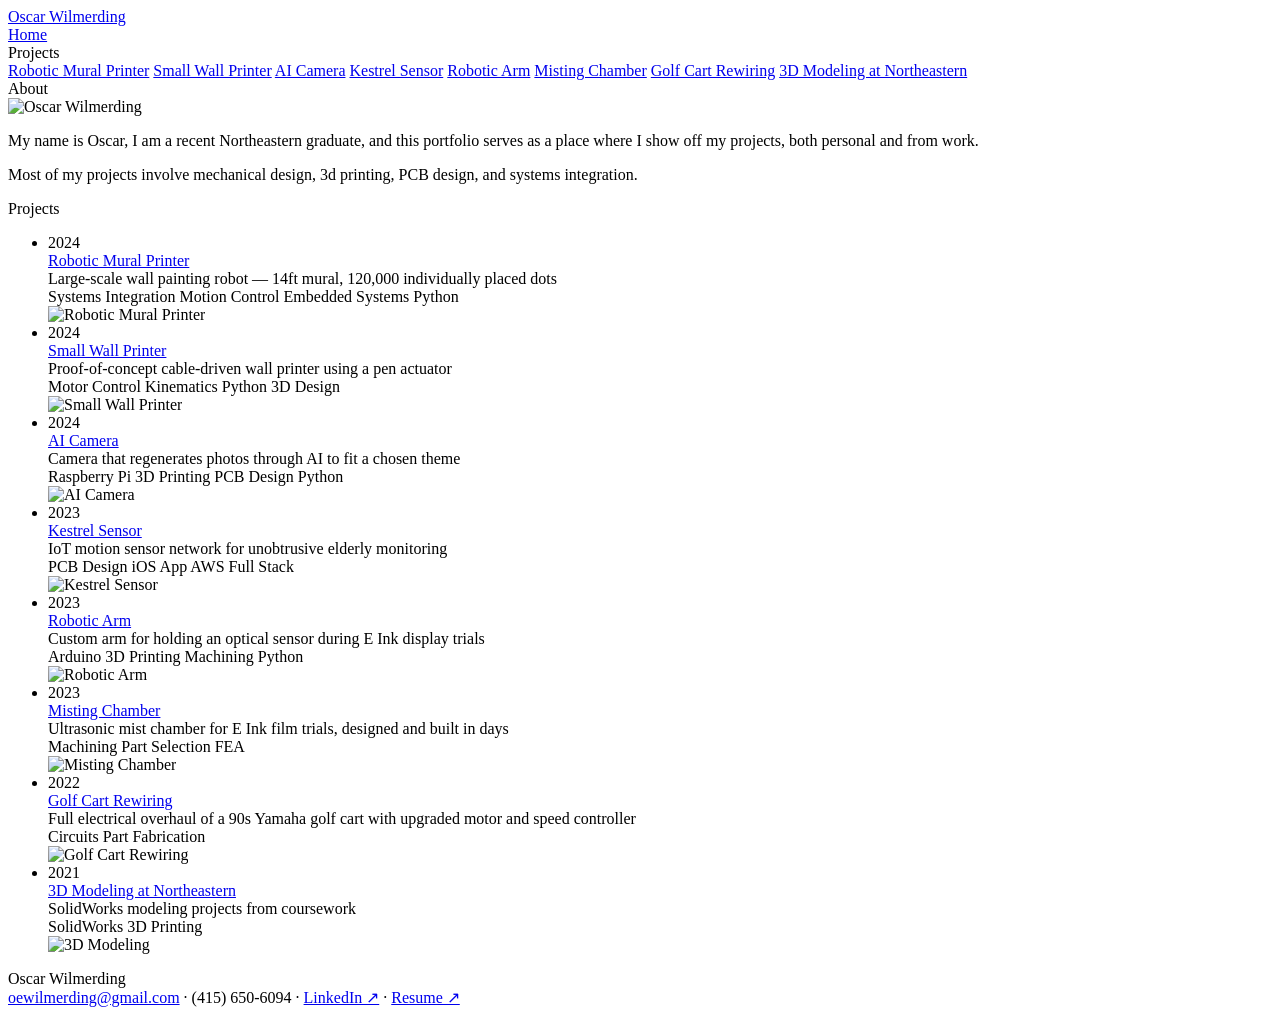
==== index.html @ e19f8406 "Add files via upload" ====
<!DOCTYPE html>
<html lang="en">
<head>
  <meta charset="UTF-8">
  <meta name="viewport" content="width=device-width, initial-scale=1.0">
  <title>Oscar Wilmerding</title>
  <link rel="preconnect" href="https://fonts.googleapis.com">
  <link rel="preconnect" href="https://fonts.gstatic.com" crossorigin>
  <link href="https://fonts.googleapis.com/css2?family=Inter:wght@400;500&display=swap" rel="stylesheet">
  <link rel="stylesheet" href="css/style.css">
</head>
<body>
  <div class="container">

    <nav>
      <a href="/" class="nav-name">Oscar Wilmerding</a>
      <div class="nav-links">
        <a href="/">Home</a>
        <div class="nav-dropdown-wrap">
          <span class="nav-dropdown-trigger">Projects</span>
          <div class="nav-dropdown-menu">
            <a href="projects/robotic-mural-printer/">Robotic Mural Printer</a>
            <a href="projects/small-wall-printer/">Small Wall Printer</a>
            <a href="projects/ai-camera/">AI Camera</a>
            <a href="projects/kestrel-sensor/">Kestrel Sensor</a>
            <a href="projects/robotic-arm/">Robotic Arm</a>
            <a href="projects/misting-chamber/">Misting Chamber</a>
            <a href="projects/golf-cart-rewiring/">Golf Cart Rewiring</a>
            <a href="projects/3d-modeling/">3D Modeling at Northeastern</a>
          </div>
        </div>
      </div>
    </nav>

    <!-- About -->
    <section class="section" id="about">
      <div class="section-label">About</div>
      <div class="about-photo-wrap">
        <img src="assets/images/profile-photo.jpg" alt="Oscar Wilmerding" class="profile-photo">
      </div>
      <p class="about-text">My name is Oscar, I am a recent Northeastern graduate, and this portfolio serves as a place where I show off my projects, both personal and from work.</p>
      <p class="about-text">Most of my projects involve mechanical design, 3d printing, PCB design, and systems integration.</p>
    </section>

    <!-- Projects -->
    <section class="section" id="projects">
      <div class="section-label">Projects</div>
      <ul class="project-list">

        <li class="project-row">
          <span class="project-year">2024</span>
          <div class="project-info">
            <a href="projects/robotic-mural-printer/" class="project-name">Robotic Mural Printer</a>
            <div class="project-desc">Large-scale wall painting robot — 14ft mural, 120,000 individually placed dots</div>
            <div class="project-tags-row">
              <span class="tag">Systems Integration</span>
              <span class="tag">Motion Control</span>
              <span class="tag">Embedded Systems</span>
              <span class="tag">Python</span>
            </div>
          </div>
          <img
            src="projects/robotic-mural-printer/assets/images/primary/mural-title-card.jpg"
            alt="Robotic Mural Printer"
            class="project-thumb"
          >
        </li>

        <li class="project-row">
          <span class="project-year">2024</span>
          <div class="project-info">
            <a href="projects/small-wall-printer/" class="project-name">Small Wall Printer</a>
            <div class="project-desc">Proof-of-concept cable-driven wall printer using a pen actuator</div>
            <div class="project-tags-row">
              <span class="tag">Motor Control</span>
              <span class="tag">Kinematics</span>
              <span class="tag">Python</span>
              <span class="tag">3D Design</span>
            </div>
          </div>
          <img src="projects/small-wall-printer/assets/images/primary/cover.png" alt="Small Wall Printer" class="project-thumb">
        </li>

        <li class="project-row">
          <span class="project-year">2024</span>
          <div class="project-info">
            <a href="projects/ai-camera/" class="project-name">AI Camera</a>
            <div class="project-desc">Camera that regenerates photos through AI to fit a chosen theme</div>
            <div class="project-tags-row">
              <span class="tag">Raspberry Pi</span>
              <span class="tag">3D Printing</span>
              <span class="tag">PCB Design</span>
              <span class="tag">Python</span>
            </div>
          </div>
          <img src="projects/ai-camera/assets/images/primary/cover.png" alt="AI Camera" class="project-thumb">
        </li>

        <li class="project-row">
          <span class="project-year">2023</span>
          <div class="project-info">
            <a href="projects/kestrel-sensor/" class="project-name">Kestrel Sensor</a>
            <div class="project-desc">IoT motion sensor network for unobtrusive elderly monitoring</div>
            <div class="project-tags-row">
              <span class="tag">PCB Design</span>
              <span class="tag">iOS App</span>
              <span class="tag">AWS</span>
              <span class="tag">Full Stack</span>
            </div>
          </div>
          <img src="projects/kestrel-sensor/assets/images/primary/cover.jpg" alt="Kestrel Sensor" class="project-thumb">
        </li>

        <li class="project-row">
          <span class="project-year">2023</span>
          <div class="project-info">
            <a href="projects/robotic-arm/" class="project-name">Robotic Arm</a>
            <div class="project-desc">Custom arm for holding an optical sensor during E Ink display trials</div>
            <div class="project-tags-row">
              <span class="tag">Arduino</span>
              <span class="tag">3D Printing</span>
              <span class="tag">Machining</span>
              <span class="tag">Python</span>
            </div>
          </div>
          <img src="projects/robotic-arm/assets/images/primary/cover.jpg" alt="Robotic Arm" class="project-thumb">
        </li>

        <li class="project-row">
          <span class="project-year">2023</span>
          <div class="project-info">
            <a href="projects/misting-chamber/" class="project-name">Misting Chamber</a>
            <div class="project-desc">Ultrasonic mist chamber for E Ink film trials, designed and built in days</div>
            <div class="project-tags-row">
              <span class="tag">Machining</span>
              <span class="tag">Part Selection</span>
              <span class="tag">FEA</span>
            </div>
          </div>
          <img src="projects/misting-chamber/assets/images/primary/cover.jpg" alt="Misting Chamber" class="project-thumb">
        </li>

        <li class="project-row">
          <span class="project-year">2022</span>
          <div class="project-info">
            <a href="projects/golf-cart-rewiring/" class="project-name">Golf Cart Rewiring</a>
            <div class="project-desc">Full electrical overhaul of a 90s Yamaha golf cart with upgraded motor and speed controller</div>
            <div class="project-tags-row">
              <span class="tag">Circuits</span>
              <span class="tag">Part Fabrication</span>
            </div>
          </div>
          <img src="projects/golf-cart-rewiring/assets/images/primary/cover.png" alt="Golf Cart Rewiring" class="project-thumb">
        </li>

        <li class="project-row">
          <span class="project-year">2021</span>
          <div class="project-info">
            <a href="projects/3d-modeling/" class="project-name">3D Modeling at Northeastern</a>
            <div class="project-desc">SolidWorks modeling projects from coursework</div>
            <div class="project-tags-row">
              <span class="tag">SolidWorks</span>
              <span class="tag">3D Printing</span>
            </div>
          </div>
          <img src="projects/3d-modeling/assets/images/primary/cover.png" alt="3D Modeling" class="project-thumb">
        </li>

      </ul>
    </section>

    <footer>
      <div class="footer-inner">
        <span class="footer-name">Oscar Wilmerding</span>
        <div class="footer-links">
          <a href="mailto:oewilmerding@gmail.com">oewilmerding@gmail.com</a>
          <span class="footer-sep">·</span>
          <span>(415) 650-6094</span>
          <span class="footer-sep">·</span>
          <a href="https://linkedin.com/in/oscar-wilmerding" target="_blank" rel="noopener">LinkedIn ↗</a>
          <span class="footer-sep">·</span>
          <a href="assets/resume/Oscar_Wilmerding_Resume.pdf" target="_blank">Resume ↗</a>
        </div>
      </div>
    </footer>

  </div>
</body>
</html>
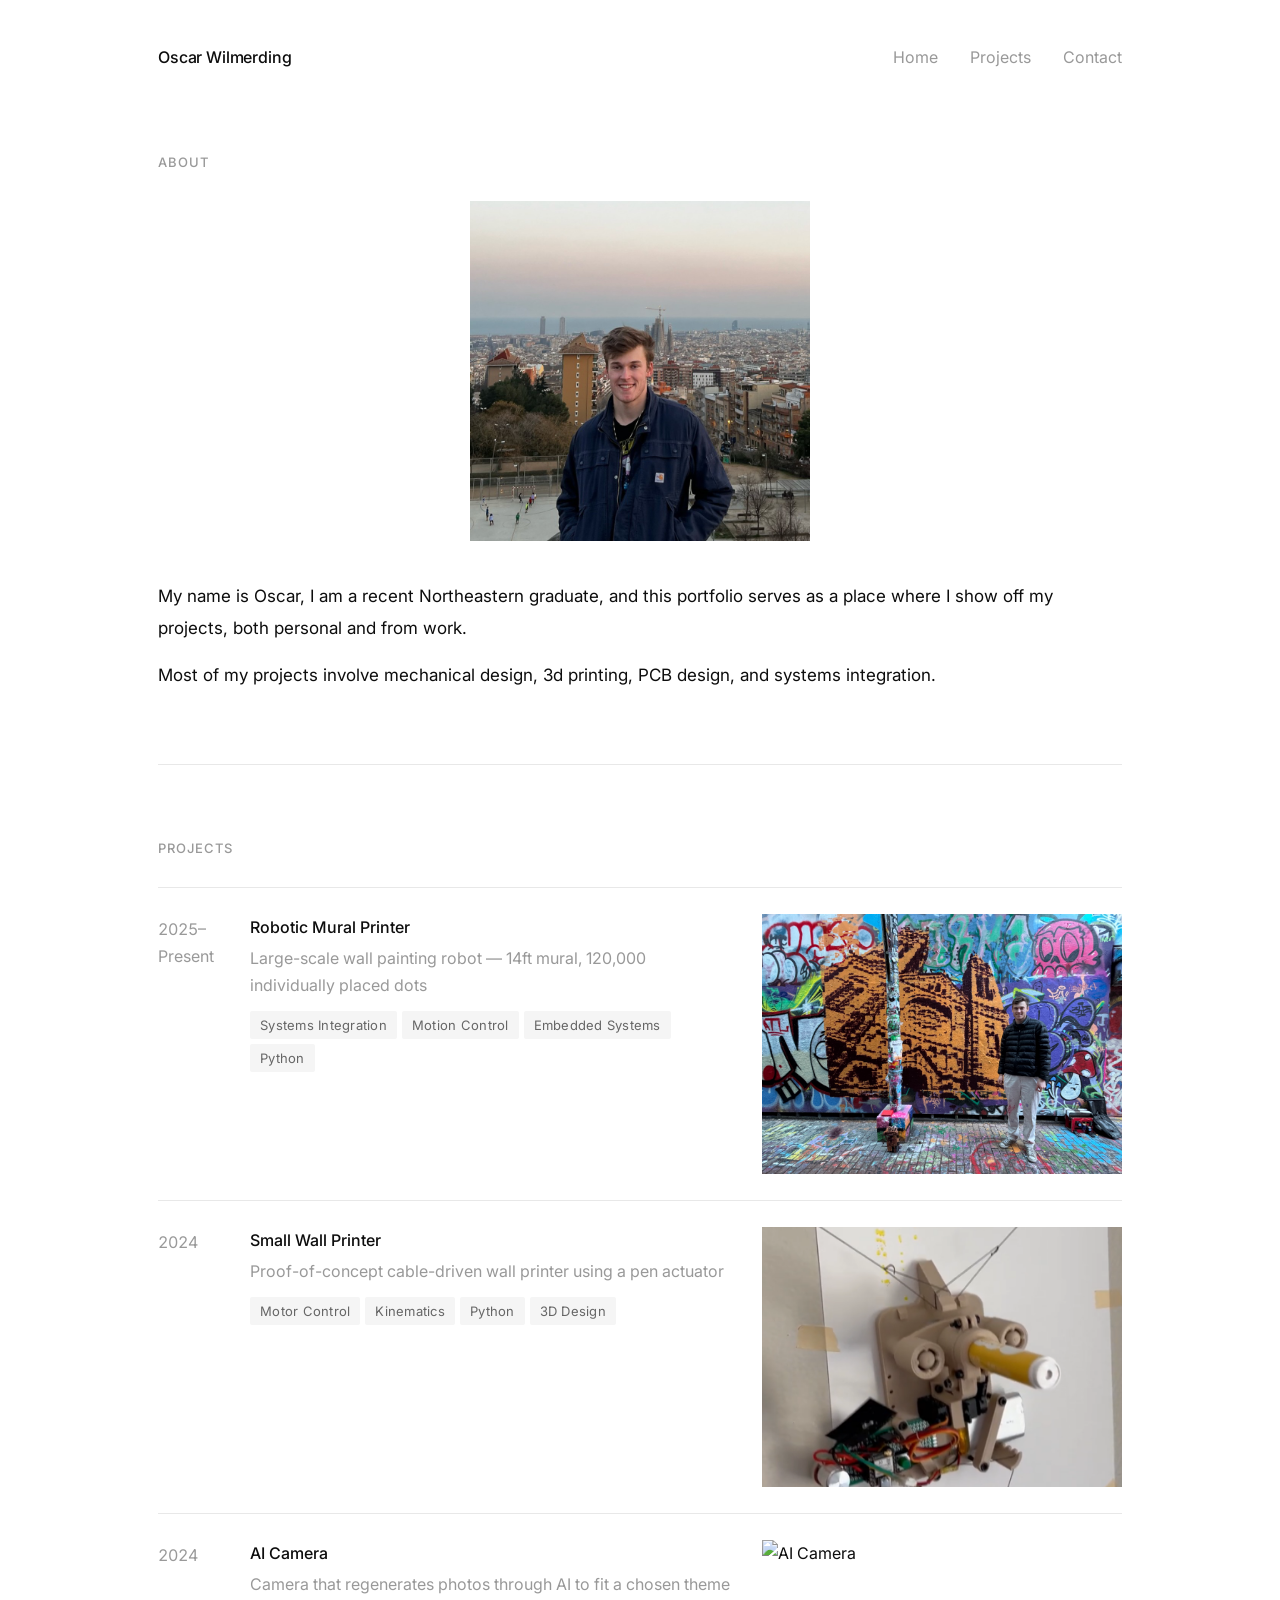
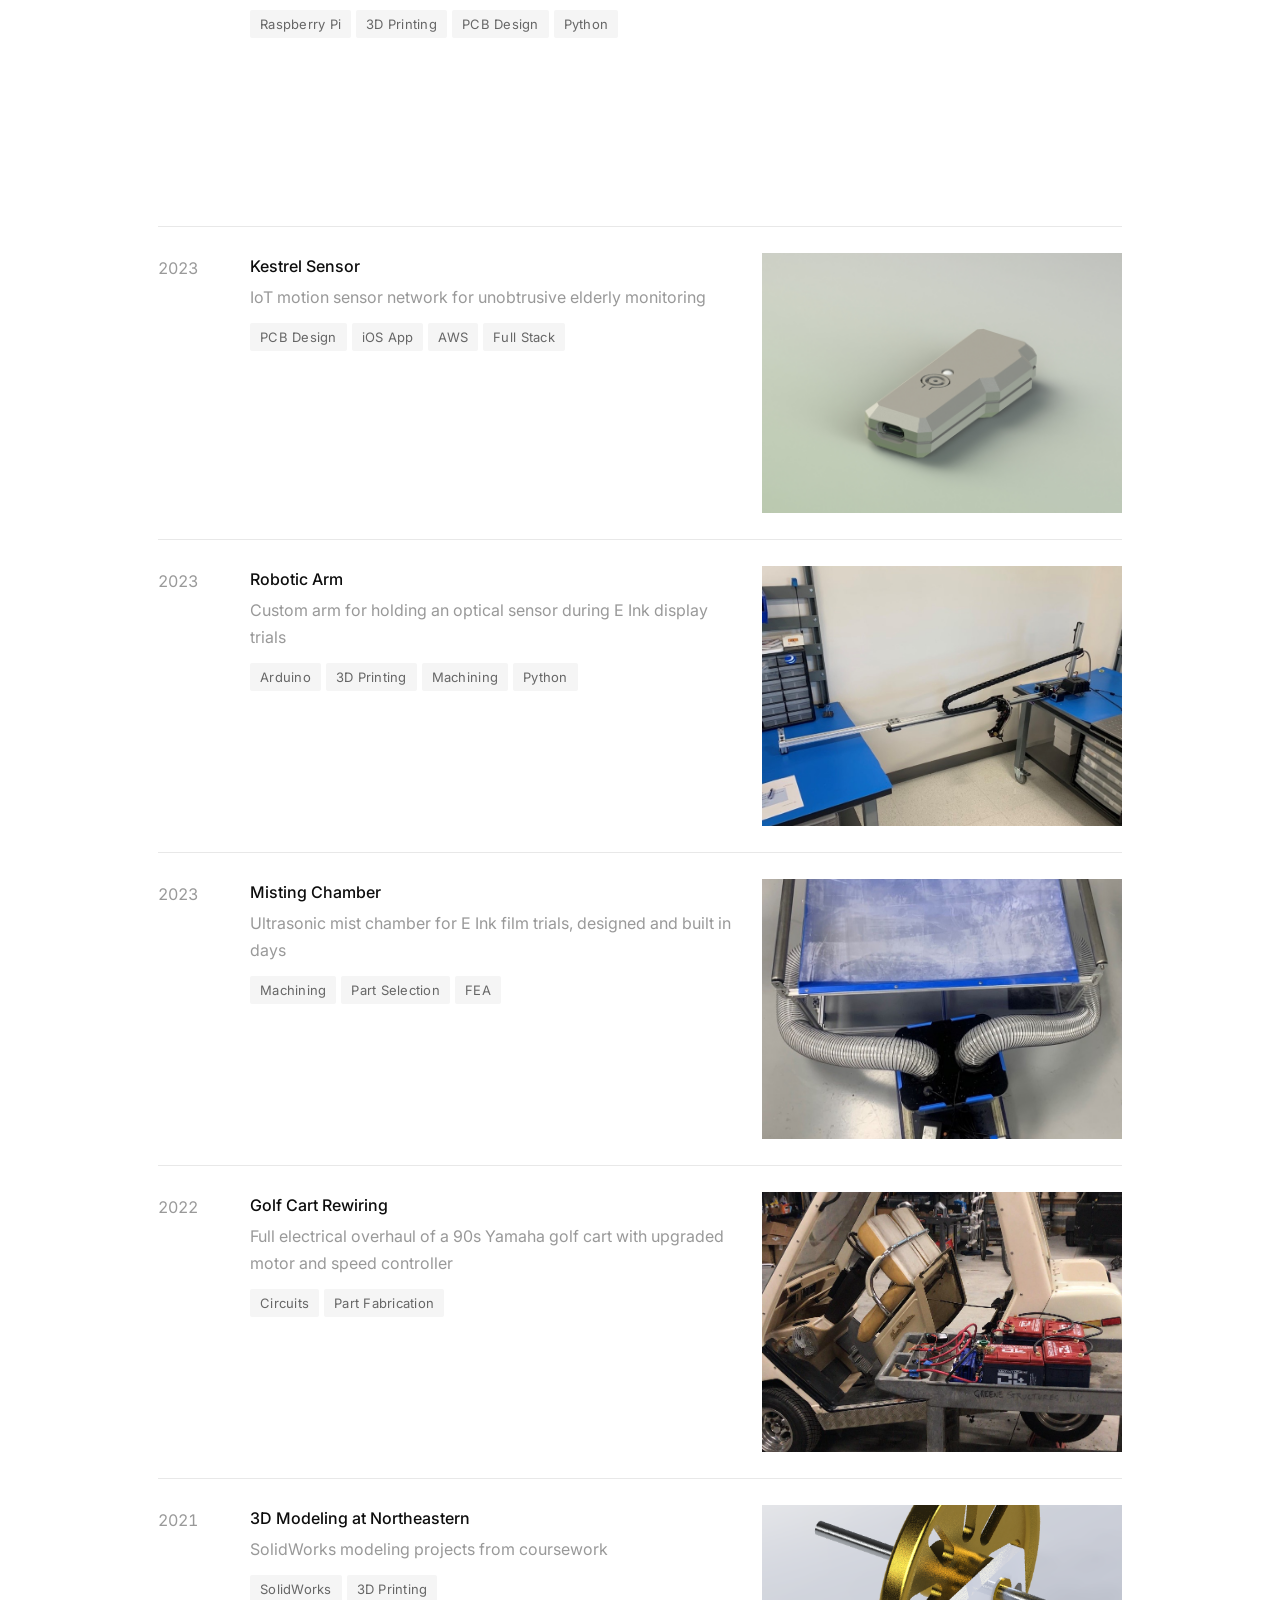
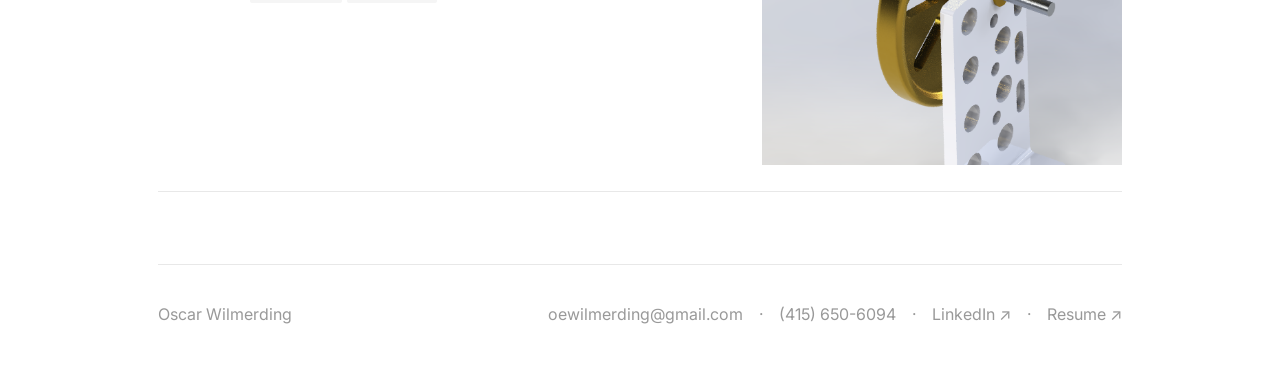
==== commit e36b7dd8: "web update" ====
--- a/index.html
+++ b/index.html
@@ -13,22 +13,24 @@
   <div class="container">
 
     <nav>
-      <a href="/" class="nav-name">Oscar Wilmerding</a>
+      <a href="index.html" class="nav-name">Oscar Wilmerding</a>
       <div class="nav-links">
-        <a href="/">Home</a>
+        <a href="index.html">Home</a>
         <div class="nav-dropdown-wrap">
-          <span class="nav-dropdown-trigger">Projects</span>
+          <a href="projects/index.html" class="nav-dropdown-trigger">Projects</a>
+
           <div class="nav-dropdown-menu">
-            <a href="projects/robotic-mural-printer/">Robotic Mural Printer</a>
-            <a href="projects/small-wall-printer/">Small Wall Printer</a>
-            <a href="projects/ai-camera/">AI Camera</a>
-            <a href="projects/kestrel-sensor/">Kestrel Sensor</a>
-            <a href="projects/robotic-arm/">Robotic Arm</a>
-            <a href="projects/misting-chamber/">Misting Chamber</a>
-            <a href="projects/golf-cart-rewiring/">Golf Cart Rewiring</a>
-            <a href="projects/3d-modeling/">3D Modeling at Northeastern</a>
+            <a href="projects/robotic-mural-printer/index.html">Robotic Mural Printer</a>
+            <a href="projects/small-wall-printer/index.html">Small Wall Printer</a>
+            <a href="projects/ai-camera/index.html">AI Camera</a>
+            <a href="projects/kestrel-sensor/index.html">Kestrel Sensor</a>
+            <a href="projects/robotic-arm/index.html">Robotic Arm</a>
+            <a href="projects/misting-chamber/index.html">Misting Chamber</a>
+            <a href="projects/golf-cart-rewiring/index.html">Golf Cart Rewiring</a>
+            <a href="projects/3d-modeling/index.html">3D Modeling at Northeastern</a>
           </div>
         </div>
+        <a href="projects/contact/index.html">Contact</a>
       </div>
     </nav>
 
@@ -47,10 +49,10 @@
       <div class="section-label">Projects</div>
       <ul class="project-list">
 
-        <li class="project-row">
-          <span class="project-year">2024</span>
+        <a class="project-row" href="projects/robotic-mural-printer/index.html">
+          <span class="project-year">2025–Present</span>
           <div class="project-info">
-            <a href="projects/robotic-mural-printer/" class="project-name">Robotic Mural Printer</a>
+            <span class="project-name">Robotic Mural Printer</span>
             <div class="project-desc">Large-scale wall painting robot — 14ft mural, 120,000 individually placed dots</div>
             <div class="project-tags-row">
               <span class="tag">Systems Integration</span>
@@ -64,12 +66,12 @@
             alt="Robotic Mural Printer"
             class="project-thumb"
           >
-        </li>
+        </a>
 
-        <li class="project-row">
+        <a class="project-row" href="projects/small-wall-printer/index.html">
           <span class="project-year">2024</span>
           <div class="project-info">
-            <a href="projects/small-wall-printer/" class="project-name">Small Wall Printer</a>
+            <span class="project-name">Small Wall Printer</span>
             <div class="project-desc">Proof-of-concept cable-driven wall printer using a pen actuator</div>
             <div class="project-tags-row">
               <span class="tag">Motor Control</span>
@@ -79,12 +81,12 @@
             </div>
           </div>
           <img src="projects/small-wall-printer/assets/images/primary/cover.png" alt="Small Wall Printer" class="project-thumb">
-        </li>
+        </a>
 
-        <li class="project-row">
+        <a class="project-row" href="projects/ai-camera/index.html">
           <span class="project-year">2024</span>
           <div class="project-info">
-            <a href="projects/ai-camera/" class="project-name">AI Camera</a>
+            <span class="project-name">AI Camera</span>
             <div class="project-desc">Camera that regenerates photos through AI to fit a chosen theme</div>
             <div class="project-tags-row">
               <span class="tag">Raspberry Pi</span>
@@ -94,12 +96,12 @@
             </div>
           </div>
           <img src="projects/ai-camera/assets/images/primary/cover.png" alt="AI Camera" class="project-thumb">
-        </li>
+        </a>
 
-        <li class="project-row">
+        <a class="project-row" href="projects/kestrel-sensor/index.html">
           <span class="project-year">2023</span>
           <div class="project-info">
-            <a href="projects/kestrel-sensor/" class="project-name">Kestrel Sensor</a>
+            <span class="project-name">Kestrel Sensor</span>
             <div class="project-desc">IoT motion sensor network for unobtrusive elderly monitoring</div>
             <div class="project-tags-row">
               <span class="tag">PCB Design</span>
@@ -109,12 +111,12 @@
             </div>
           </div>
           <img src="projects/kestrel-sensor/assets/images/primary/cover.jpg" alt="Kestrel Sensor" class="project-thumb">
-        </li>
+        </a>
 
-        <li class="project-row">
+        <a class="project-row" href="projects/robotic-arm/index.html">
           <span class="project-year">2023</span>
           <div class="project-info">
-            <a href="projects/robotic-arm/" class="project-name">Robotic Arm</a>
+            <span class="project-name">Robotic Arm</span>
             <div class="project-desc">Custom arm for holding an optical sensor during E Ink display trials</div>
             <div class="project-tags-row">
               <span class="tag">Arduino</span>
@@ -124,12 +126,12 @@
             </div>
           </div>
           <img src="projects/robotic-arm/assets/images/primary/cover.jpg" alt="Robotic Arm" class="project-thumb">
-        </li>
+        </a>
 
-        <li class="project-row">
+        <a class="project-row" href="projects/misting-chamber/index.html">
           <span class="project-year">2023</span>
           <div class="project-info">
-            <a href="projects/misting-chamber/" class="project-name">Misting Chamber</a>
+            <span class="project-name">Misting Chamber</span>
             <div class="project-desc">Ultrasonic mist chamber for E Ink film trials, designed and built in days</div>
             <div class="project-tags-row">
               <span class="tag">Machining</span>
@@ -138,12 +140,12 @@
             </div>
           </div>
           <img src="projects/misting-chamber/assets/images/primary/cover.jpg" alt="Misting Chamber" class="project-thumb">
-        </li>
+        </a>
 
-        <li class="project-row">
+        <a class="project-row" href="projects/golf-cart-rewiring/index.html">
           <span class="project-year">2022</span>
           <div class="project-info">
-            <a href="projects/golf-cart-rewiring/" class="project-name">Golf Cart Rewiring</a>
+            <span class="project-name">Golf Cart Rewiring</span>
             <div class="project-desc">Full electrical overhaul of a 90s Yamaha golf cart with upgraded motor and speed controller</div>
             <div class="project-tags-row">
               <span class="tag">Circuits</span>
@@ -151,12 +153,12 @@
             </div>
           </div>
           <img src="projects/golf-cart-rewiring/assets/images/primary/cover.png" alt="Golf Cart Rewiring" class="project-thumb">
-        </li>
+        </a>
 
-        <li class="project-row">
+        <a class="project-row" href="projects/3d-modeling/index.html">
           <span class="project-year">2021</span>
           <div class="project-info">
-            <a href="projects/3d-modeling/" class="project-name">3D Modeling at Northeastern</a>
+            <span class="project-name">3D Modeling at Northeastern</span>
             <div class="project-desc">SolidWorks modeling projects from coursework</div>
             <div class="project-tags-row">
               <span class="tag">SolidWorks</span>
@@ -164,7 +166,7 @@
             </div>
           </div>
           <img src="projects/3d-modeling/assets/images/primary/cover.png" alt="3D Modeling" class="project-thumb">
-        </li>
+        </a>
 
       </ul>
     </section>
@@ -185,5 +187,6 @@
     </footer>
 
   </div>
+
 </body>
 </html>
--- a/css/style.css
+++ b/css/style.css
@@ -0,0 +1,622 @@
+*, *::before, *::after {
+  box-sizing: border-box;
+  margin: 0;
+  padding: 0;
+}
+
+:root {
+  --text: #0d0d0d;
+  --muted: #999;
+  --muted-dark: #666;
+  --bg: #fff;
+  --border: #e8e8e8;
+  --tag-bg: #f5f5f5;
+  --font: "Inter", system-ui, -apple-system, "Helvetica Neue", Arial, sans-serif;
+}
+
+html {
+  scroll-behavior: smooth;
+}
+
+body {
+  font-family: var(--font);
+  background: var(--bg);
+  color: var(--text);
+  font-size: 16px;
+  line-height: 1.7;
+  -webkit-font-smoothing: antialiased;
+}
+
+a {
+  color: inherit;
+  text-decoration: none;
+}
+
+img {
+  display: block;
+  max-width: 100%;
+  height: auto;       /* never stretch images */
+}
+
+video {
+  display: block;
+  max-width: 100%;
+  max-height: 85vh;   /* portrait videos won't overflow the viewport */
+  width: auto;        /* shrink width proportionally when height is the constraint */
+  margin: 0 auto;     /* keep centered when width is less than container */
+}
+
+/* ─── Layout ───────────────────────────────────────────────── */
+
+.container {
+  max-width: 1060px;
+  margin: 0 auto;
+  padding: 0 48px;
+}
+
+/* ─── Navigation ────────────────────────────────────────────── */
+
+nav {
+  display: flex;
+  justify-content: space-between;
+  align-items: baseline;
+  padding: 44px 0 0;
+  position: relative;
+}
+
+.nav-name {
+  font-size: 16px;
+  font-weight: 500;
+  letter-spacing: -0.01em;
+  transition: opacity 0.15s;
+}
+
+.nav-name:hover {
+  opacity: 0.5;
+}
+
+.nav-links {
+  display: flex;
+  align-items: baseline;
+  gap: 32px;
+}
+
+.nav-links a {
+  font-size: 16px;
+  color: var(--muted);
+  transition: color 0.15s;
+}
+
+.nav-links a:hover {
+  color: var(--text);
+}
+
+/* Dropdown */
+.nav-dropdown-wrap {
+  position: relative;
+}
+
+.nav-dropdown-trigger {
+  font-size: 16px;
+  color: var(--muted);
+  cursor: pointer;
+  transition: color 0.15s;
+  user-select: none;
+}
+
+.nav-dropdown-wrap:hover .nav-dropdown-trigger {
+  color: var(--text);
+}
+
+.nav-dropdown-menu {
+  position: absolute;
+  top: 100%;
+  right: 0;
+  background: #fff;
+  border: 1px solid var(--border);
+  min-width: 220px;
+  display: none;
+  z-index: 200;
+}
+
+.nav-dropdown-wrap:hover .nav-dropdown-menu {
+  display: block;
+}
+
+.nav-dropdown-menu.open {
+  display: block;
+}
+
+.nav-dropdown-menu a {
+  display: block;
+  padding: 12px 18px;
+  font-size: 16px;
+  color: var(--text);
+  border-bottom: 1px solid var(--border);
+  transition: background 0.1s;
+}
+
+.nav-dropdown-menu a:last-child {
+  border-bottom: none;
+}
+
+.nav-dropdown-menu a:hover {
+  background: #fafafa;
+}
+
+.nav-dropdown-inactive {
+  display: block;
+  padding: 12px 18px;
+  font-size: 16px;
+  color: #ccc;
+  border-bottom: 1px solid var(--border);
+  cursor: default;
+}
+
+.nav-dropdown-inactive:last-child {
+  border-bottom: none;
+}
+
+/* ─── Sections ──────────────────────────────────────────────── */
+
+.section {
+  padding: 72px 0;
+  border-top: 1px solid var(--border);
+}
+
+.section:first-of-type {
+  border-top: none;
+  padding-top: 80px;
+}
+
+.section-label {
+  font-size: 13px;
+  font-weight: 500;
+  letter-spacing: 0.08em;
+  text-transform: uppercase;
+  color: var(--muted);
+  margin-bottom: 28px;
+}
+
+/* ─── About ─────────────────────────────────────────────────── */
+
+.about-photo-wrap {
+  display: flex;
+  justify-content: center;
+  margin-bottom: 40px;
+}
+
+.profile-photo {
+  width: 340px;
+  height: auto;
+  display: block;
+}
+
+.about-text {
+  font-size: 17px;
+  line-height: 1.85;
+  color: var(--text);
+}
+
+.about-text + .about-text {
+  margin-top: 16px;
+}
+
+/* ─── Project List ──────────────────────────────────────────── */
+
+.project-list {
+  list-style: none;
+}
+
+.project-row {
+  display: grid;
+  grid-template-columns: 64px 1fr 360px;
+  column-gap: 28px;
+  padding: 26px 0;
+  border-bottom: 1px solid var(--border);
+  align-items: start;
+  transition: background 0.12s;
+  color: inherit;
+  text-decoration: none;
+  cursor: pointer;
+}
+
+.project-row:first-child {
+  border-top: 1px solid var(--border);
+}
+
+.project-row:hover {
+  background: #fafafa;
+  margin: 0 -16px;
+  padding-left: 16px;
+  padding-right: 16px;
+}
+
+.project-year {
+  font-size: 16px;
+  color: var(--muted);
+  padding-top: 2px;
+  font-variant-numeric: tabular-nums;
+}
+
+.project-info {
+  min-width: 0;
+}
+
+.project-name {
+  font-size: 16px;
+  font-weight: 500;
+  display: block;
+}
+
+.project-row:hover .project-name:not(.inactive) {
+  text-decoration: underline;
+  text-underline-offset: 3px;
+}
+
+.project-name.inactive {
+  color: #bbb;
+  cursor: default;
+}
+
+.project-desc {
+  font-size: 16px;
+  color: var(--muted);
+  margin-top: 4px;
+}
+
+.project-tags-row {
+  display: flex;
+  flex-wrap: wrap;
+  gap: 5px;
+  margin-top: 12px;
+}
+
+.tag {
+  font-size: 13px;
+  letter-spacing: 0.02em;
+  color: var(--muted-dark);
+  background: var(--tag-bg);
+  padding: 3px 10px;
+  border-radius: 2px;
+}
+
+.project-thumb {
+  width: 360px;
+  height: 260px;
+  object-fit: cover;
+  object-position: center;
+}
+
+.project-thumb-placeholder {
+  width: 360px;
+  height: 260px;
+  background: #f0f0f0;
+}
+
+/* ─── Contact ───────────────────────────────────────────────── */
+
+.contact-grid {
+  display: grid;
+  grid-template-columns: 1fr 1fr;
+  row-gap: 28px;
+  column-gap: 48px;
+}
+
+.contact-item-label {
+  font-size: 13px;
+  letter-spacing: 0.08em;
+  text-transform: uppercase;
+  color: var(--muted);
+  margin-bottom: 4px;
+  font-weight: 500;
+}
+
+.contact-item-value {
+  font-size: 16px;
+}
+
+.contact-item-value a:hover {
+  text-decoration: underline;
+  text-underline-offset: 2px;
+}
+
+/* ─── Footer ────────────────────────────────────────────────── */
+
+footer {
+  padding: 36px 0 52px;
+  border-top: 1px solid var(--border);
+}
+
+.footer-inner {
+  display: flex;
+  justify-content: space-between;
+  align-items: baseline;
+  flex-wrap: wrap;
+  gap: 12px;
+}
+
+.footer-name {
+  font-size: 16px;
+  color: var(--muted);
+}
+
+.footer-links {
+  display: flex;
+  align-items: center;
+  gap: 16px;
+  flex-wrap: wrap;
+}
+
+.footer-links a,
+.footer-links span {
+  font-size: 16px;
+  color: var(--muted);
+}
+
+.footer-links a:hover {
+  color: var(--text);
+  text-decoration: underline;
+  text-underline-offset: 2px;
+}
+
+.footer-sep {
+  color: var(--border);
+}
+
+/* ─── Project Page ──────────────────────────────────────────── */
+
+.back-link {
+  display: inline-flex;
+  align-items: center;
+  gap: 5px;
+  font-size: 16px;
+  color: var(--muted);
+  margin-top: 36px;
+  transition: color 0.15s;
+}
+
+.back-link:hover {
+  color: var(--text);
+}
+
+.back-link::before {
+  content: "←";
+}
+
+.project-header {
+  padding: 40px 0 0;
+}
+
+.project-title {
+  font-size: 40px;
+  font-weight: 700;
+  letter-spacing: -0.035em;
+  line-height: 1.1;
+  margin-bottom: 12px;
+}
+
+.project-subtitle {
+  font-size: 20px;
+  line-height: 1.6;
+  color: var(--text);
+  margin-top: 10px;
+}
+
+.project-meta {
+  font-size: 16px;
+  color: var(--muted);
+  display: flex;
+  align-items: center;
+  gap: 10px;
+}
+
+.project-meta-dot {
+  display: inline-block;
+  width: 3px;
+  height: 3px;
+  background: var(--muted);
+  border-radius: 50%;
+}
+
+.project-skills {
+  display: flex;
+  flex-wrap: wrap;
+  gap: 6px;
+  margin: 20px 0 0;
+}
+
+/* ─── Project Body ──────────────────────────────────────────── */
+
+.body-block {
+  padding: 52px 0 0;
+}
+
+.body-label {
+  font-size: 16px;
+  font-weight: 500;
+  letter-spacing: 0.08em;
+  text-transform: uppercase;
+  color: var(--muted);
+  margin-bottom: 20px;
+}
+
+.body-text {
+  font-size: 16px;
+  line-height: 1.9;
+  color: var(--text);
+}
+
+.body-text + .body-text {
+  margin-top: 18px;
+}
+
+.body-list {
+  list-style: none;
+  margin-top: 14px;
+}
+
+.body-list li {
+  font-size: 16px;
+  line-height: 1.9;
+  padding-left: 18px;
+  position: relative;
+}
+
+.body-list li::before {
+  content: "–";
+  position: absolute;
+  left: 0;
+  color: var(--muted);
+}
+
+.body-list li + li {
+  margin-top: 6px;
+}
+
+/* ─── Media ─────────────────────────────────────────────────── */
+
+.media-full {
+  margin: 52px 0 0;
+}
+
+.media-full img,
+.media-full video {
+  width: 100%;
+  height: auto;   /* never stretch */
+}
+
+/* Full viewport width bleed — hero images only, no crop */
+.media-bleed {
+  width: 100vw;
+  margin-left: calc(-50vw + 50%);
+  margin-top: 44px;
+  margin-bottom: 0;
+}
+
+.media-bleed img {
+  width: 100%;
+  height: auto;   /* natural ratio — never crop the hero */
+}
+
+/* Stacked media — used when assets have mismatched aspect ratios */
+.media-stack {
+  display: flex;
+  flex-direction: column;
+  gap: 10px;
+  margin: 52px 0 0;
+}
+
+.media-stack img,
+.media-stack video {
+  width: 100%;
+  height: auto;
+}
+
+/* 2-col grid — only use for assets with similar aspect ratios */
+.media-grid {
+  display: grid;
+  grid-template-columns: 1fr 1fr;
+  gap: 10px;
+  margin: 52px 0 0;
+  align-items: start;   /* don't stretch cells to equal height */
+}
+
+.media-grid img,
+.media-grid video {
+  width: 100%;
+  height: auto;   /* natural ratio, no stretching */
+}
+
+.media-item {
+  display: flex;
+  flex-direction: column;
+}
+
+.caption {
+  font-size: 14px;
+  color: var(--muted);
+  margin-top: 8px;
+  line-height: 1.5;
+}
+
+/* ─── Secondary Gallery ─────────────────────────────────────── */
+
+.gallery-section {
+  padding: 52px 0 0;
+}
+
+.gallery-grid {
+  display: grid;
+  grid-template-columns: repeat(3, 1fr);
+  gap: 6px;
+  margin-top: 20px;
+}
+
+.gallery-grid img {
+  width: 100%;
+  height: 200px;
+  object-fit: cover;
+  object-position: center;
+  display: block;
+  transition: opacity 0.15s;
+}
+
+.gallery-grid img:hover {
+  opacity: 0.85;
+}
+
+/* ─── Responsive ────────────────────────────────────────────── */
+
+@media (max-width: 720px) {
+  .container {
+    padding: 0 24px;
+  }
+
+  nav {
+    padding-top: 28px;
+  }
+
+  .profile-photo {
+    width: 100%;
+    max-width: 320px;
+  }
+
+  .project-row {
+    grid-template-columns: 52px 1fr;
+  }
+
+  .project-thumb,
+  .project-thumb-placeholder {
+    display: none;
+  }
+
+  .project-row:hover {
+    margin: 0 -10px;
+    padding-left: 10px;
+    padding-right: 10px;
+  }
+
+  .contact-grid {
+    grid-template-columns: 1fr;
+    row-gap: 24px;
+  }
+
+  .media-grid {
+    grid-template-columns: 1fr;
+  }
+
+  .media-bleed {
+    width: 100%;
+    margin-left: 0;
+  }
+
+  .project-title {
+    font-size: 26px;
+  }
+
+  .footer-inner {
+    flex-direction: column;
+    gap: 16px;
+  }
+}
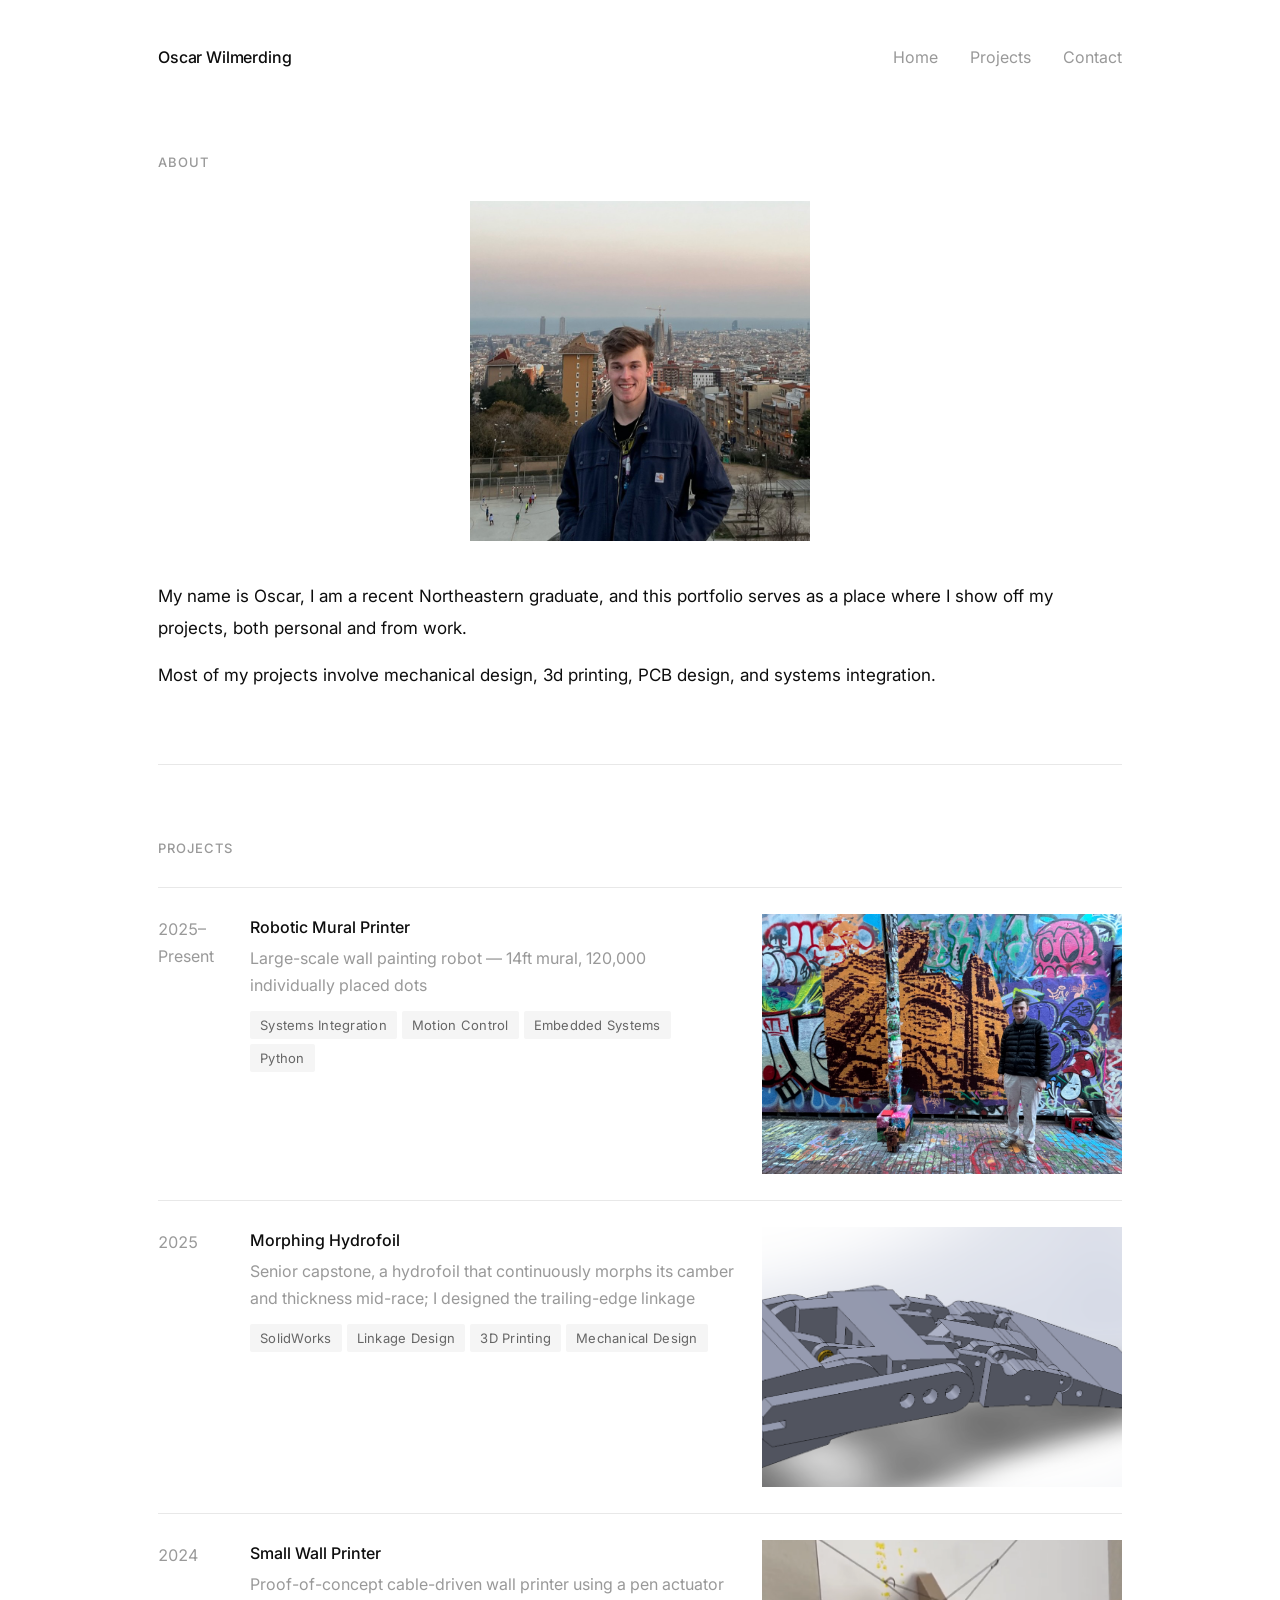
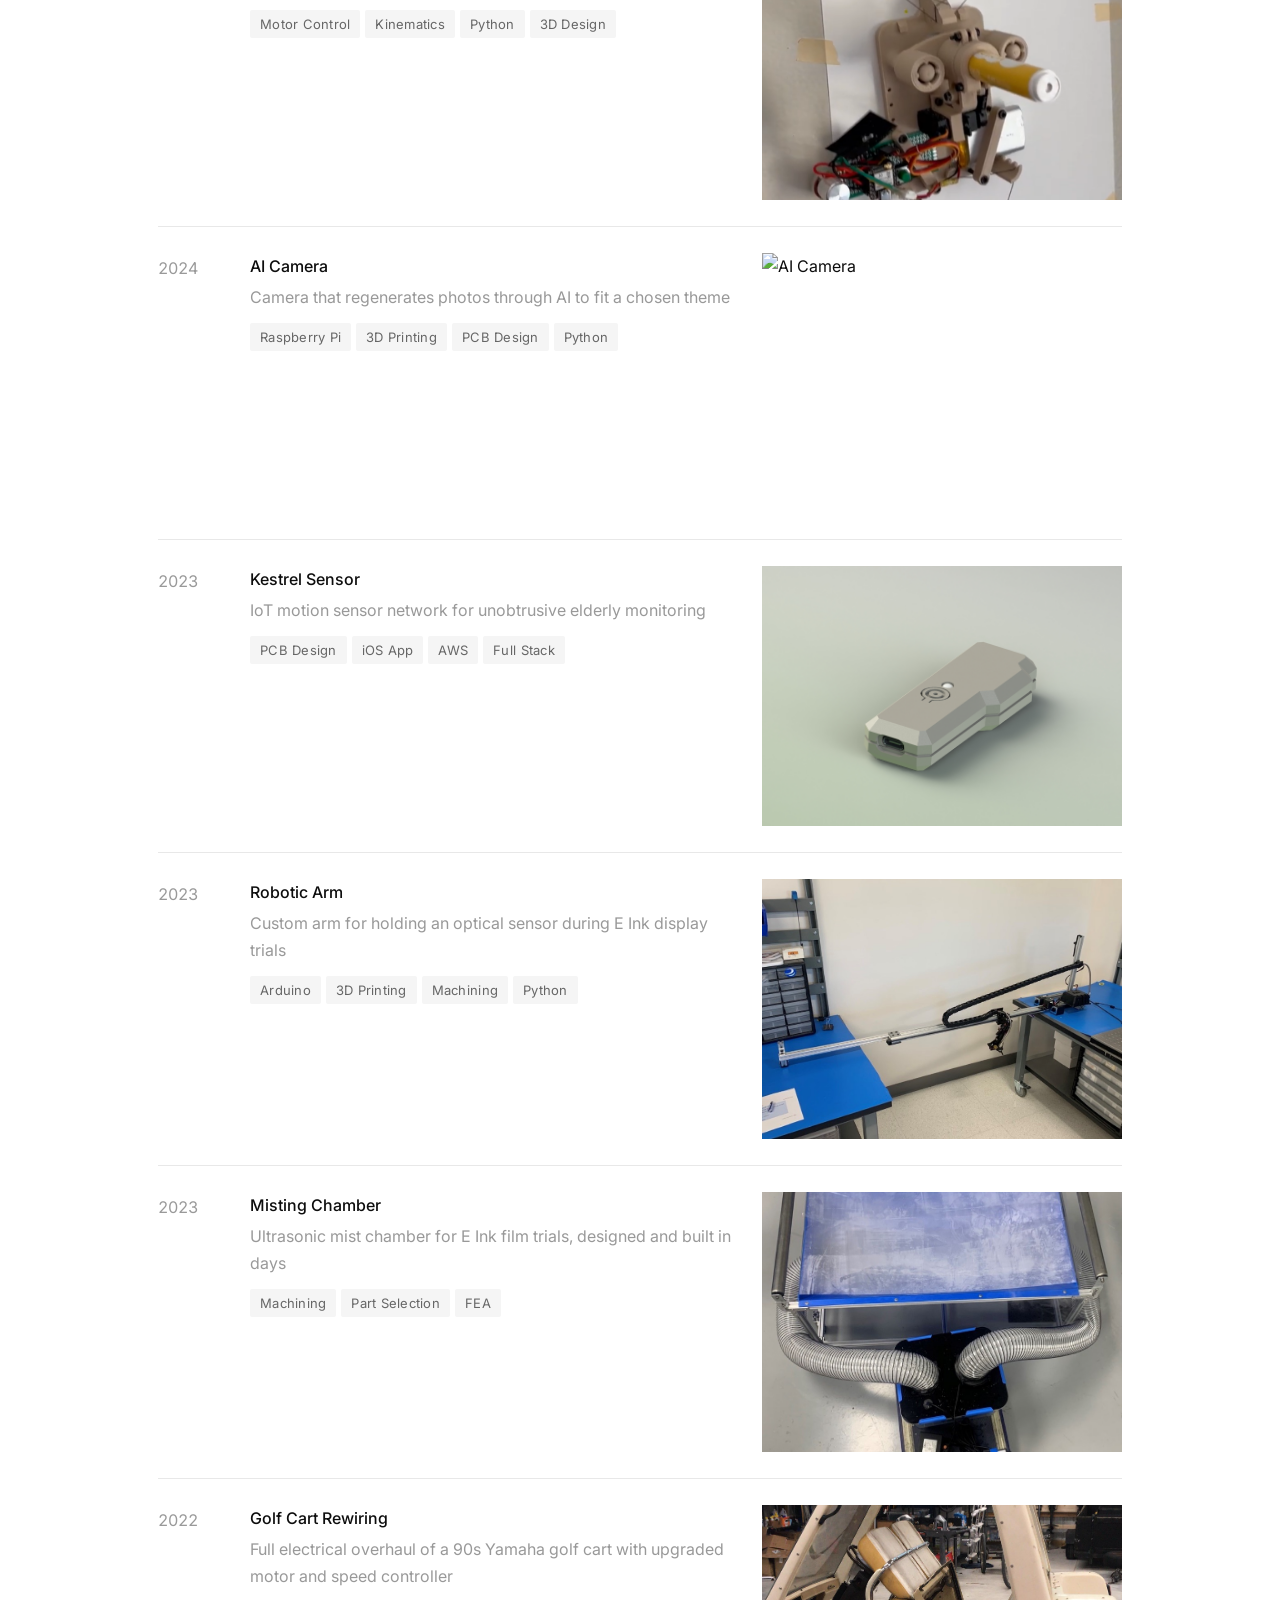
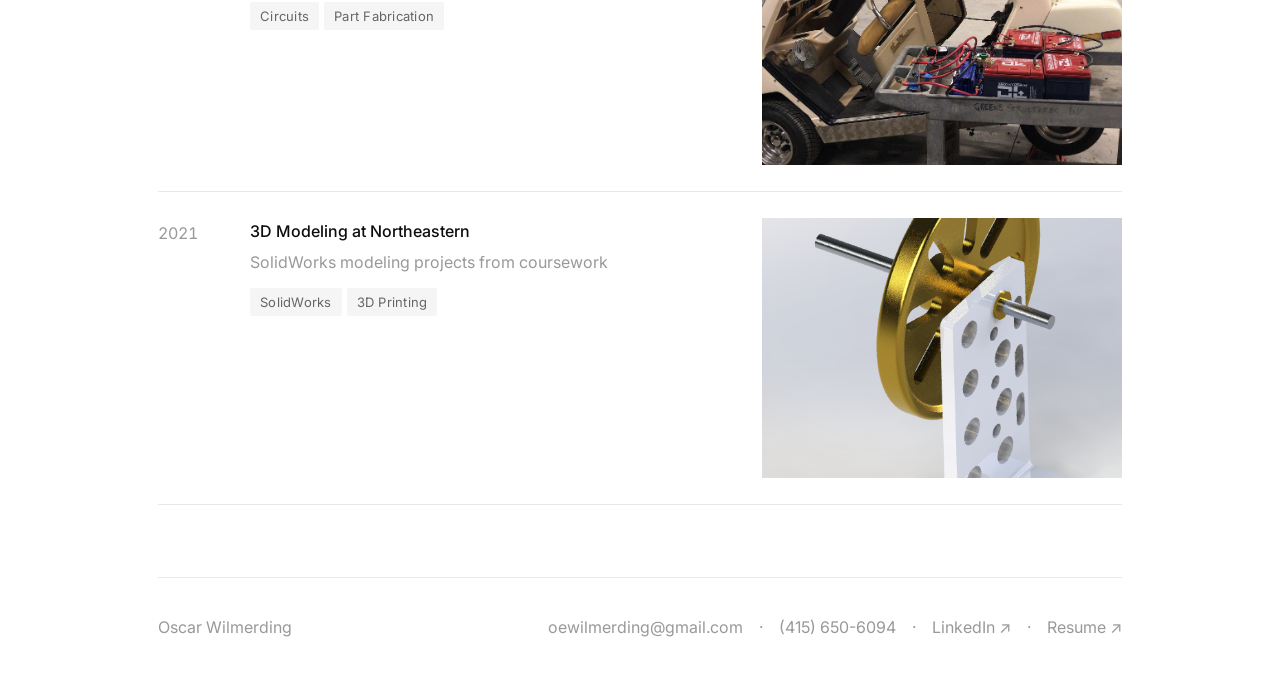
==== commit 817760f1: "added morphing hydrofoil listing" ====
--- a/index.html
+++ b/index.html
@@ -8,6 +8,7 @@
   <link rel="preconnect" href="https://fonts.gstatic.com" crossorigin>
   <link href="https://fonts.googleapis.com/css2?family=Inter:wght@400;500&display=swap" rel="stylesheet">
   <link rel="stylesheet" href="css/style.css">
+  <link rel="icon" type="image/png" href="assets/favicon.png">
 </head>
 <body>
   <div class="container">
@@ -21,6 +22,7 @@
 
           <div class="nav-dropdown-menu">
             <a href="projects/robotic-mural-printer/index.html">Robotic Mural Printer</a>
+            <a href="projects/morphing-hydrofoil/index.html">Morphing Hydrofoil</a>
             <a href="projects/small-wall-printer/index.html">Small Wall Printer</a>
             <a href="projects/ai-camera/index.html">AI Camera</a>
             <a href="projects/kestrel-sensor/index.html">Kestrel Sensor</a>
@@ -66,6 +68,21 @@
             alt="Robotic Mural Printer"
             class="project-thumb"
           >
+        </a>
+
+        <a class="project-row" href="projects/morphing-hydrofoil/index.html">
+          <span class="project-year">2025</span>
+          <div class="project-info">
+            <span class="project-name">Morphing Hydrofoil</span>
+            <div class="project-desc">Senior capstone, a hydrofoil that continuously morphs its camber and thickness mid-race; I designed the trailing-edge linkage</div>
+            <div class="project-tags-row">
+              <span class="tag">SolidWorks</span>
+              <span class="tag">Linkage Design</span>
+              <span class="tag">3D Printing</span>
+              <span class="tag">Mechanical Design</span>
+            </div>
+          </div>
+          <img src="projects/morphing-hydrofoil/assets/images/primary/trailing-edge-cad.png" alt="Morphing Hydrofoil" class="project-thumb">
         </a>
 
         <a class="project-row" href="projects/small-wall-printer/index.html">
